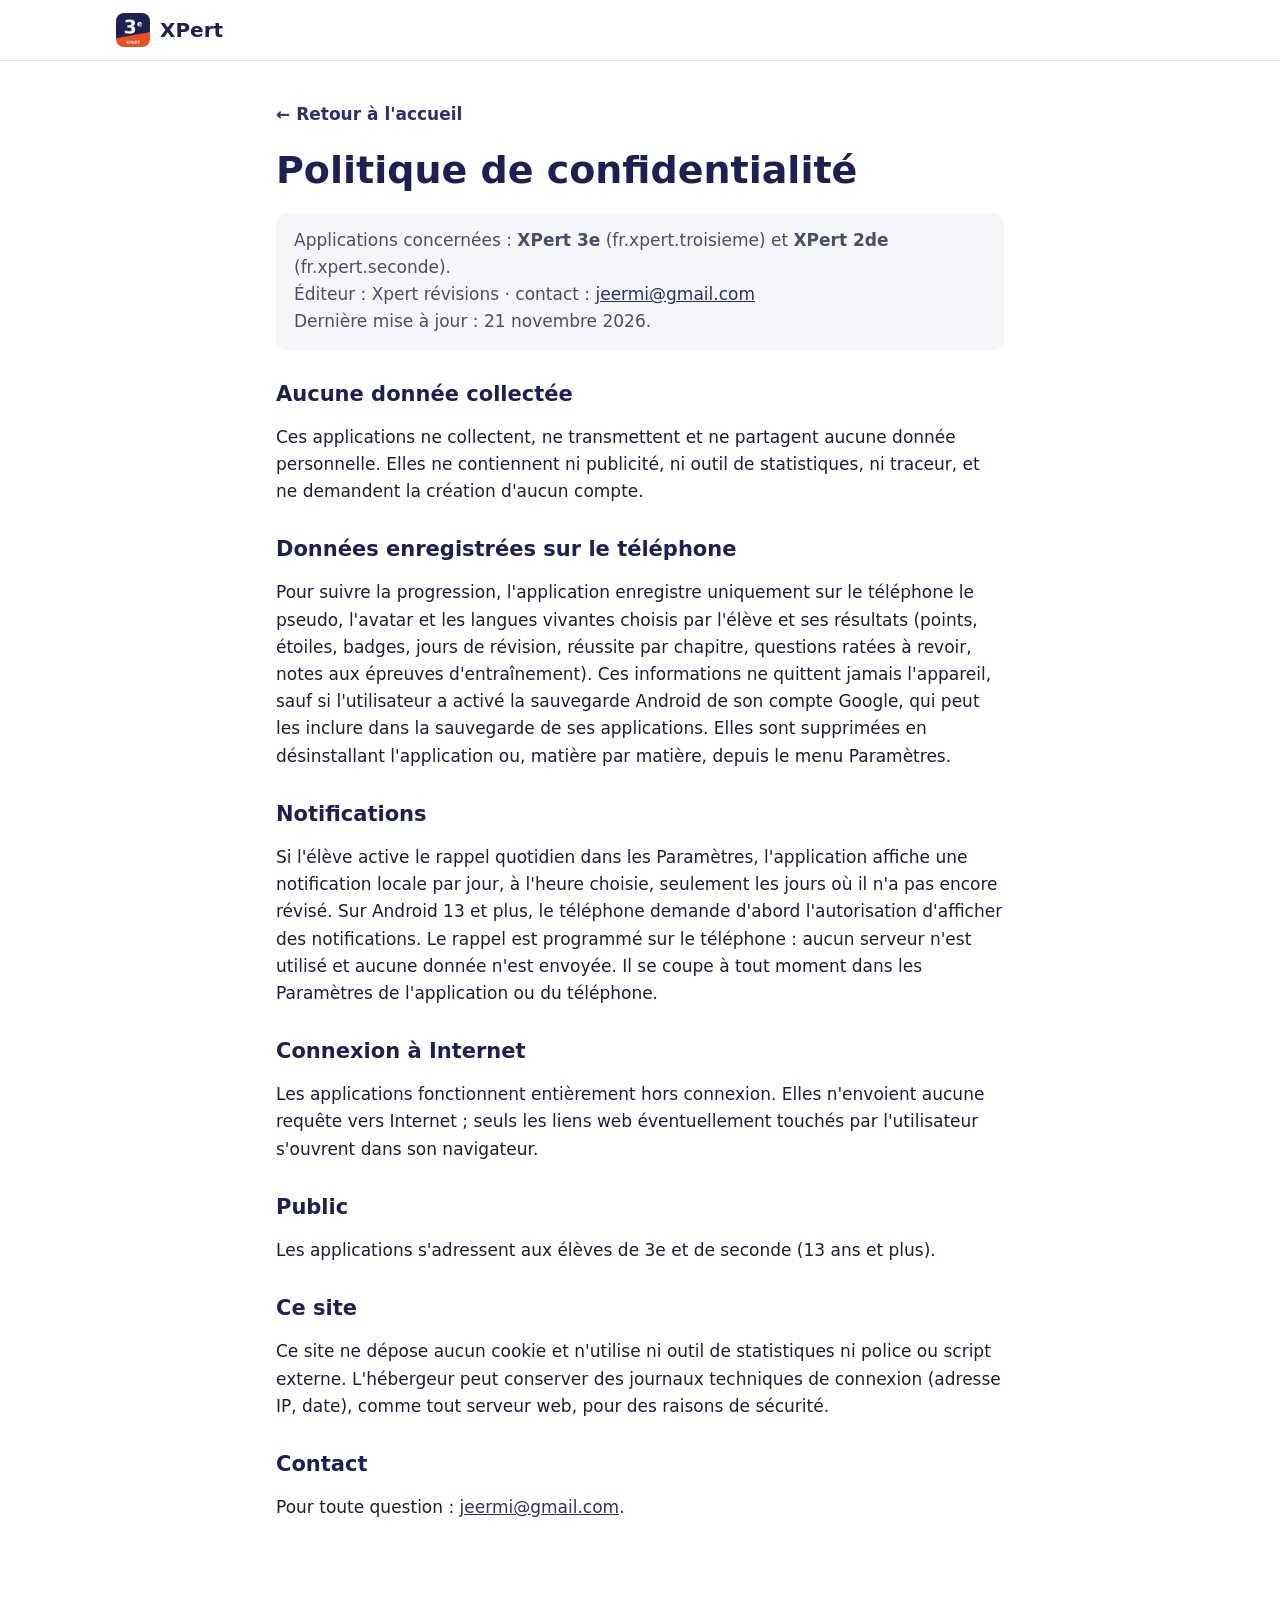
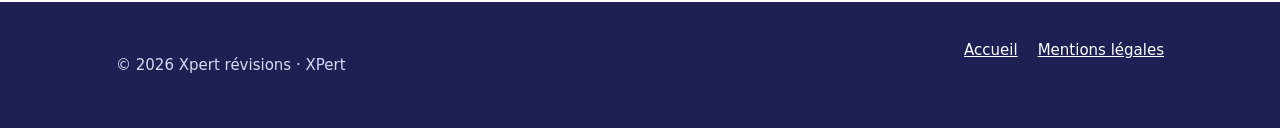
==== confidentialite.html @ e6ae65bb "Add files via upload" ====
<!DOCTYPE html>
<html lang="fr">
<head>
<meta charset="utf-8">
<meta name="viewport" content="width=device-width, initial-scale=1">
<title>Politique de confidentialité – XPert</title>
<meta name="description" content="Politique de confidentialité des applis XPert 3e et XPert 2de : aucune donnée collectée.">
<link rel="icon" href="favicon.png">
<link rel="stylesheet" href="style.css">
</head>
<body>
<header class="barre"><div class="conteneur"><a class="logo" href="index.html"><img src="icone-3e.png" alt="">XPert</a></div></header>
<main class="page">
<a class="retour" href="index.html">← Retour à l'accueil</a>
<h1>Politique de confidentialité</h1>
<p class="meta">Applications concernées : <strong>XPert 3e</strong> (fr.xpert.troisieme) et <strong>XPert 2de</strong> (fr.xpert.seconde).<br>
Éditeur : Xpert révisions · contact : <a href="mailto:jeermi@gmail.com">jeermi@gmail.com</a><br>
Dernière mise à jour : 21 novembre 2026.</p>

<h2>Aucune donnée collectée</h2>
<p>Ces applications ne collectent, ne transmettent et ne partagent aucune donnée personnelle. Elles ne contiennent ni publicité, ni outil de statistiques, ni traceur, et ne demandent la création d'aucun compte.</p>

<h2>Données enregistrées sur le téléphone</h2>
<p>Pour suivre la progression, l'application enregistre uniquement sur le téléphone le pseudo, l'avatar et les langues vivantes choisis par l'élève et ses résultats (points, étoiles, badges, jours de révision, réussite par chapitre, questions ratées à revoir, notes aux épreuves d'entraînement). Ces informations ne quittent jamais l'appareil, sauf si l'utilisateur a activé la sauvegarde Android de son compte Google, qui peut les inclure dans la sauvegarde de ses applications. Elles sont supprimées en désinstallant l'application ou, matière par matière, depuis le menu Paramètres.</p>

<h2>Notifications</h2>
<p>Si l'élève active le rappel quotidien dans les Paramètres, l'application affiche une notification locale par jour, à l'heure choisie, seulement les jours où il n'a pas encore révisé. Sur Android 13 et plus, le téléphone demande d'abord l'autorisation d'afficher des notifications. Le rappel est programmé sur le téléphone : aucun serveur n'est utilisé et aucune donnée n'est envoyée. Il se coupe à tout moment dans les Paramètres de l'application ou du téléphone.</p>

<h2>Connexion à Internet</h2>
<p>Les applications fonctionnent entièrement hors connexion. Elles n'envoient aucune requête vers Internet ; seuls les liens web éventuellement touchés par l'utilisateur s'ouvrent dans son navigateur.</p>

<h2>Public</h2>
<p>Les applications s'adressent aux élèves de 3e et de seconde (13 ans et plus).</p>

<h2>Ce site</h2>
<p>Ce site ne dépose aucun cookie et n'utilise ni outil de statistiques ni police ou script externe. L'hébergeur peut conserver des journaux techniques de connexion (adresse IP, date), comme tout serveur web, pour des raisons de sécurité.</p>

<h2>Contact</h2>
<p>Pour toute question : <a href="mailto:jeermi@gmail.com">jeermi@gmail.com</a>.</p>
</main>
<footer><div class="conteneur"><p>© 2026 Xpert révisions · XPert</p><ul><li><a href="index.html">Accueil</a></li><li><a href="mentions-legales.html">Mentions légales</a></li></ul></div></footer>
</body>
</html>
---- style.css ----
/* Site XPert : une seule feuille de style, aucune police ni script externe. */
:root{
  --marine:#1e2054; --marine-2:#2c2f72; --orange:#e8501e; --orange-clair:#fdeee7;
  --texte:#1b1d3a; --texte-2:#4a4c6b; --fond:#ffffff; --fond-2:#f5f5fa; --trait:#e3e3ee;
  --vert:#2bb673; --rayon:16px;
}
*{box-sizing:border-box}
html{scroll-behavior:smooth}
body{margin:0;font:17px/1.6 system-ui,-apple-system,"Segoe UI",Roboto,sans-serif;color:var(--texte);background:var(--fond)}
img{max-width:100%;height:auto;display:block}
a{color:var(--marine-2)}
a:hover{color:var(--orange)}
.conteneur{max-width:1080px;margin:0 auto;padding:0 16px}
h1,h2,h3{line-height:1.2;margin:0 0 .5em}
h2{font-size:clamp(26px,4vw,34px)}
h3{font-size:21px}
section{padding:64px 0}
section:nth-of-type(even){background:var(--fond-2)}
.surtitre{font-size:14px;font-weight:700;letter-spacing:.08em;text-transform:uppercase;color:var(--orange);margin:0 0 8px}
.intro{color:var(--texte-2);max-width:680px;margin:0 0 32px}

/* Emplacements à remplacer : bien visibles tant qu'ils restent dans le site */
.a-remplacer{background:#fff3a8;color:#5a4a00;outline:2px dashed #e0b400;border-radius:4px;padding:0 4px;font-weight:700}

/* En-tête */
header.barre{position:sticky;top:0;z-index:10;background:rgba(255,255,255,.95);backdrop-filter:blur(8px);border-bottom:1px solid var(--trait)}
header.barre .conteneur{display:flex;align-items:center;justify-content:space-between;gap:16px;min-height:60px;flex-wrap:wrap}
.logo{display:flex;align-items:center;gap:10px;font-weight:800;font-size:20px;color:var(--marine);text-decoration:none}
.logo img{width:34px;height:34px;border-radius:8px}
nav ul{list-style:none;margin:0;padding:0;display:flex;gap:4px;flex-wrap:wrap}
nav a{display:block;padding:8px 10px;border-radius:8px;text-decoration:none;color:var(--texte-2);font-size:15px;font-weight:600}
nav a:hover{background:var(--fond-2);color:var(--marine)}
@media (max-width:720px){nav{display:none}}

/* Bandeau d'accueil */
.hero{background:linear-gradient(160deg,var(--marine) 0%,var(--marine-2) 62%,var(--orange) 62.2%,var(--orange) 100%);color:#fff;padding:72px 0 88px}
.hero h1{font-size:clamp(34px,6vw,56px);max-width:760px}
.hero p{font-size:clamp(18px,2.4vw,21px);max-width:640px;opacity:.92}
.hero .boutons{display:flex;gap:12px;flex-wrap:wrap;margin-top:28px}
.atouts{display:flex;flex-wrap:wrap;gap:8px 20px;list-style:none;padding:0;margin:28px 0 0;font-weight:600}
.atouts li::before{content:"✔ ";color:#9ff0c5}

.bouton{display:inline-flex;align-items:center;gap:10px;padding:12px 20px;border-radius:999px;font-weight:700;text-decoration:none;border:2px solid transparent}
.bouton.clair{background:#fff;color:var(--marine)}
.bouton.clair:hover{background:var(--orange-clair);color:var(--marine)}
.bouton.plein{background:var(--orange);color:#fff}
.bouton.plein:hover{background:#c9410f;color:#fff}
.bouton.contour{border-color:var(--marine);color:var(--marine)}
.bouton.contour:hover{background:var(--marine);color:#fff}
.bouton img{width:28px;height:28px;border-radius:6px}

/* Cartes des applis */
.appli{display:grid;grid-template-columns:1fr;gap:32px;margin-bottom:56px;align-items:start}
.appli:last-child{margin-bottom:0}
@media (min-width:900px){.appli{grid-template-columns:5fr 6fr}.appli.inverse .texte{order:2}}
.appli .titre{display:flex;align-items:center;gap:14px;margin-bottom:12px}
.appli .titre img{width:64px;height:64px;border-radius:14px;box-shadow:0 4px 14px rgba(30,32,84,.2)}
.appli .titre h3{margin:0;font-size:26px}
.appli .titre p{margin:0;color:var(--texte-2);font-size:15px}
.matieres{list-style:none;padding:0;margin:16px 0;display:grid;gap:6px}
.matieres li{padding-left:22px;position:relative}
.matieres li::before{content:"";position:absolute;left:4px;top:.62em;width:8px;height:8px;border-radius:2px;background:var(--orange)}
.matieres b{color:var(--marine)}
.captures{display:grid;grid-template-columns:repeat(3,1fr);gap:12px}
.captures figure{margin:0}
.captures img{border-radius:14px;border:1px solid var(--trait);box-shadow:0 6px 20px rgba(30,32,84,.12)}
.captures figcaption{font-size:13px;color:var(--texte-2);text-align:center;margin-top:6px}
.bientot{font-size:14px;color:var(--texte-2);margin-top:10px}

/* Grille de fonctions */
.grille{display:grid;grid-template-columns:repeat(auto-fit,minmax(230px,1fr));gap:16px}
.carte{background:var(--fond);border:1px solid var(--trait);border-radius:var(--rayon);padding:20px}
section:nth-of-type(odd) .carte{background:var(--fond-2)}
.carte .ico{font-size:28px;line-height:1;margin-bottom:10px}
.carte h3{font-size:18px;margin-bottom:6px}
.carte p{margin:0;color:var(--texte-2);font-size:16px}

/* Nouveautés */
.versions{display:grid;gap:16px;max-width:820px}
.version{border-left:4px solid var(--orange);background:var(--fond);border-radius:0 var(--rayon) var(--rayon) 0;padding:16px 20px}
.version.ancienne{border-left-color:var(--trait)}
.version h3{font-size:19px;display:flex;flex-wrap:wrap;gap:4px 12px;align-items:baseline}
.version h3 span{font-size:14px;font-weight:500;color:var(--texte-2)}
.version ul{margin:6px 0 0;padding-left:20px}

/* FAQ */
.faq{max-width:820px}
details{border:1px solid var(--trait);border-radius:12px;background:var(--fond);margin-bottom:10px}
summary{cursor:pointer;padding:14px 18px;font-weight:700;color:var(--marine);list-style:none;position:relative;padding-right:44px}
summary::-webkit-details-marker{display:none}
summary::after{content:"+";position:absolute;right:18px;top:10px;font-size:24px;color:var(--orange);font-weight:400}
details[open] summary::after{content:"–"}
details .rep{padding:0 18px 14px;color:var(--texte-2)}
details .rep p{margin:0 0 8px}

/* Contact et association */
.deux{display:grid;grid-template-columns:1fr;gap:16px}
@media (min-width:760px){.deux{grid-template-columns:1fr 1fr}}
.encadre{border-radius:var(--rayon);padding:24px;background:var(--fond);border:1px solid var(--trait)}
.encadre.vide{border:2px dashed var(--trait);background:transparent}
.mail{font-size:20px;font-weight:700;word-break:break-all}

/* Pied de page */
footer{background:var(--marine);color:#d8d9f0;padding:36px 0;font-size:15px}
footer a{color:#fff}
footer .conteneur{display:flex;flex-wrap:wrap;gap:12px 28px;justify-content:space-between}
footer ul{list-style:none;margin:0;padding:0;display:flex;flex-wrap:wrap;gap:8px 20px}

/* Pages de texte (confidentialité, mentions légales) */
.page{max-width:760px;margin:0 auto;padding:40px 16px 64px}
.page h1{font-size:clamp(28px,5vw,38px);color:var(--marine)}
.page h2{font-size:21px;margin-top:32px;color:var(--marine)}
.page .meta{background:var(--fond-2);border-radius:12px;padding:14px 18px;color:var(--texte-2)}
.retour{display:inline-block;margin-bottom:20px;font-weight:600;text-decoration:none}
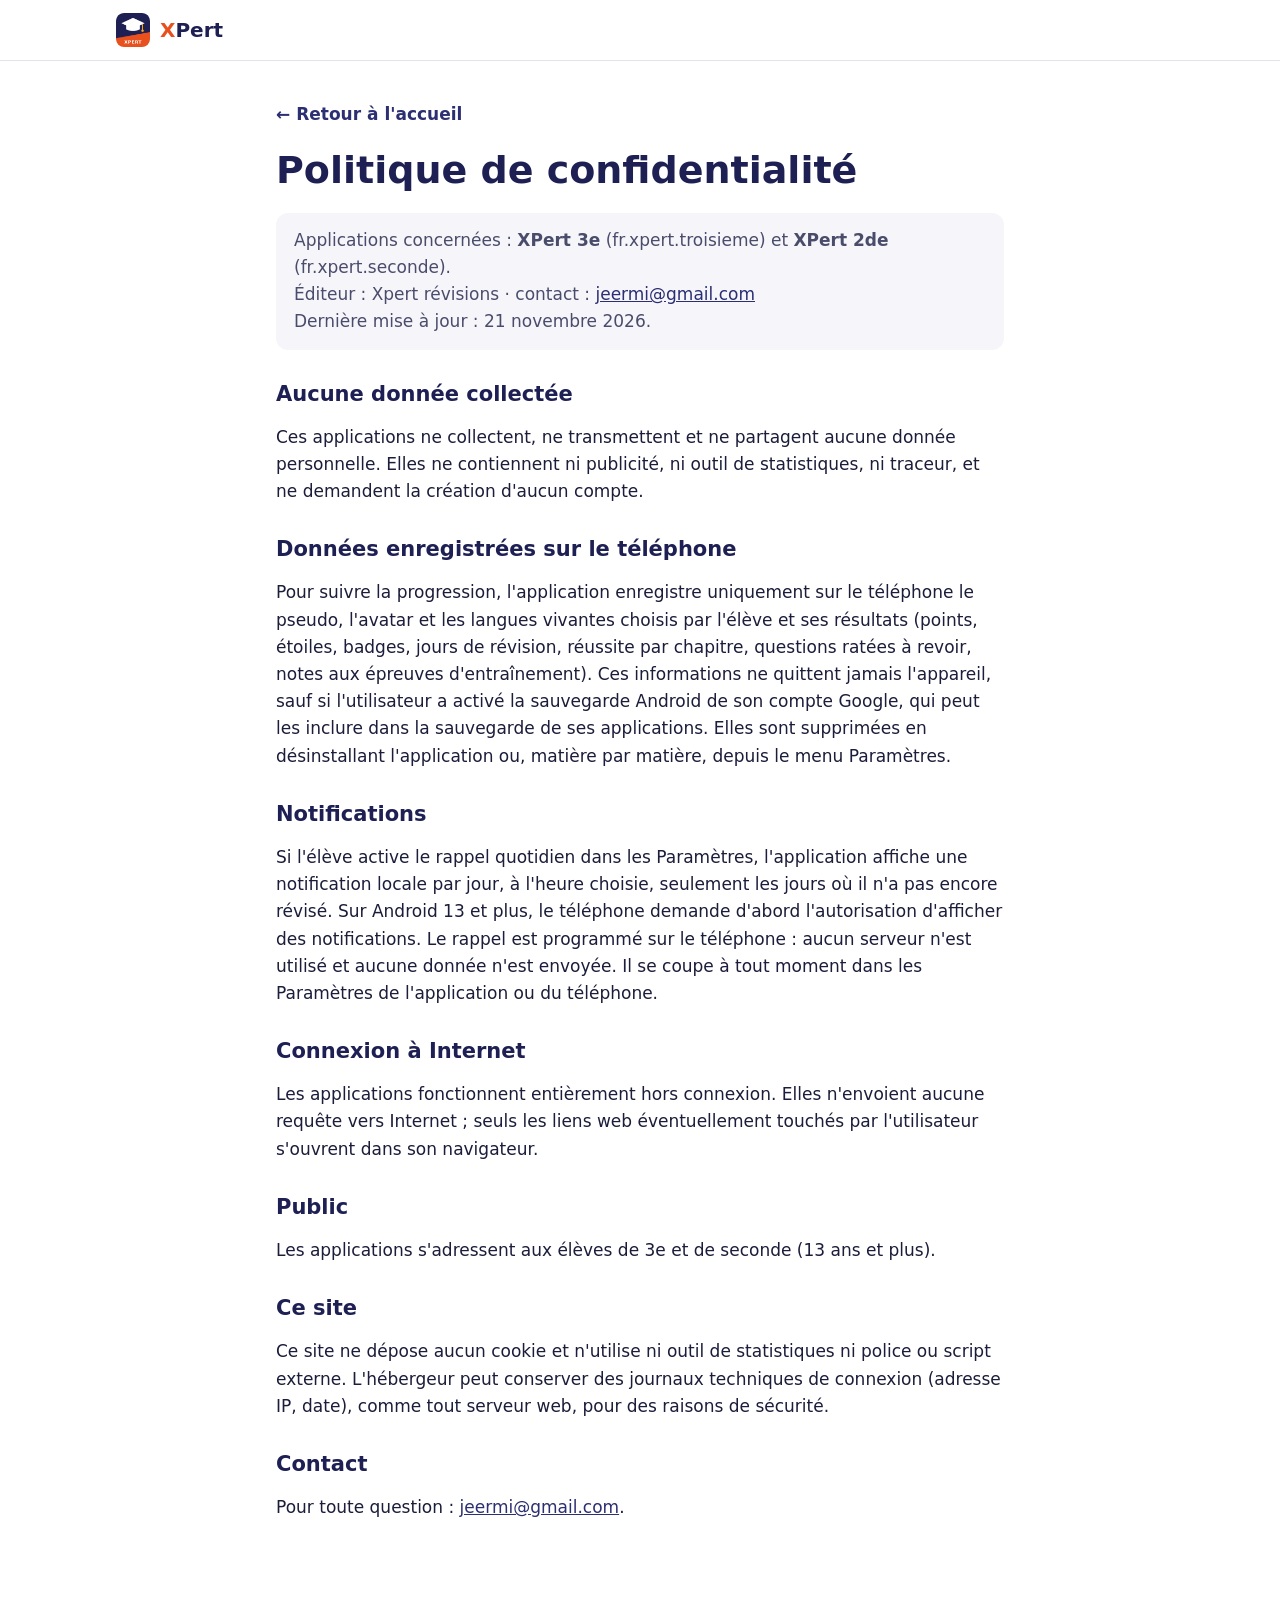
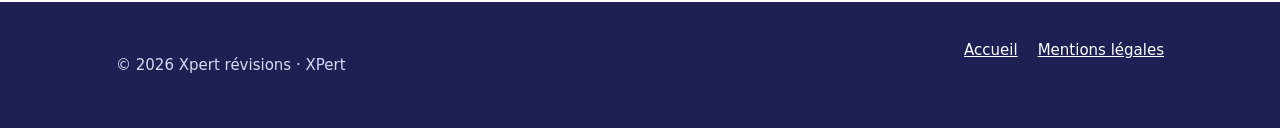
==== commit f0bfc174: "Add files via upload" ====
--- a/confidentialite.html
+++ b/confidentialite.html
@@ -6,10 +6,11 @@
 <title>Politique de confidentialité – XPert</title>
 <meta name="description" content="Politique de confidentialité des applis XPert 3e et XPert 2de : aucune donnée collectée.">
 <link rel="icon" href="favicon.png">
+<link rel="apple-touch-icon" href="apple-touch-icon.png">
 <link rel="stylesheet" href="style.css">
 </head>
 <body>
-<header class="barre"><div class="conteneur"><a class="logo" href="index.html"><img src="icone-3e.png" alt="">XPert</a></div></header>
+<header class="barre"><div class="conteneur"><a class="logo" href="index.html"><img src="logo-xpert.png" alt=""><b>X<span>Pert</span></b></a></div></header>
 <main class="page">
 <a class="retour" href="index.html">← Retour à l'accueil</a>
 <h1>Politique de confidentialité</h1>
--- a/style.css
+++ b/style.css
@@ -27,6 +27,7 @@
 header.barre .conteneur{display:flex;align-items:center;justify-content:space-between;gap:16px;min-height:60px;flex-wrap:wrap}
 .logo{display:flex;align-items:center;gap:10px;font-weight:800;font-size:20px;color:var(--marine);text-decoration:none}
 .logo img{width:34px;height:34px;border-radius:8px}
+.logo b{color:var(--orange);font-weight:800} .logo b span{color:var(--marine)}
 nav ul{list-style:none;margin:0;padding:0;display:flex;gap:4px;flex-wrap:wrap}
 nav a{display:block;padding:8px 10px;border-radius:8px;text-decoration:none;color:var(--texte-2);font-size:15px;font-weight:600}
 nav a:hover{background:var(--fond-2);color:var(--marine)}
